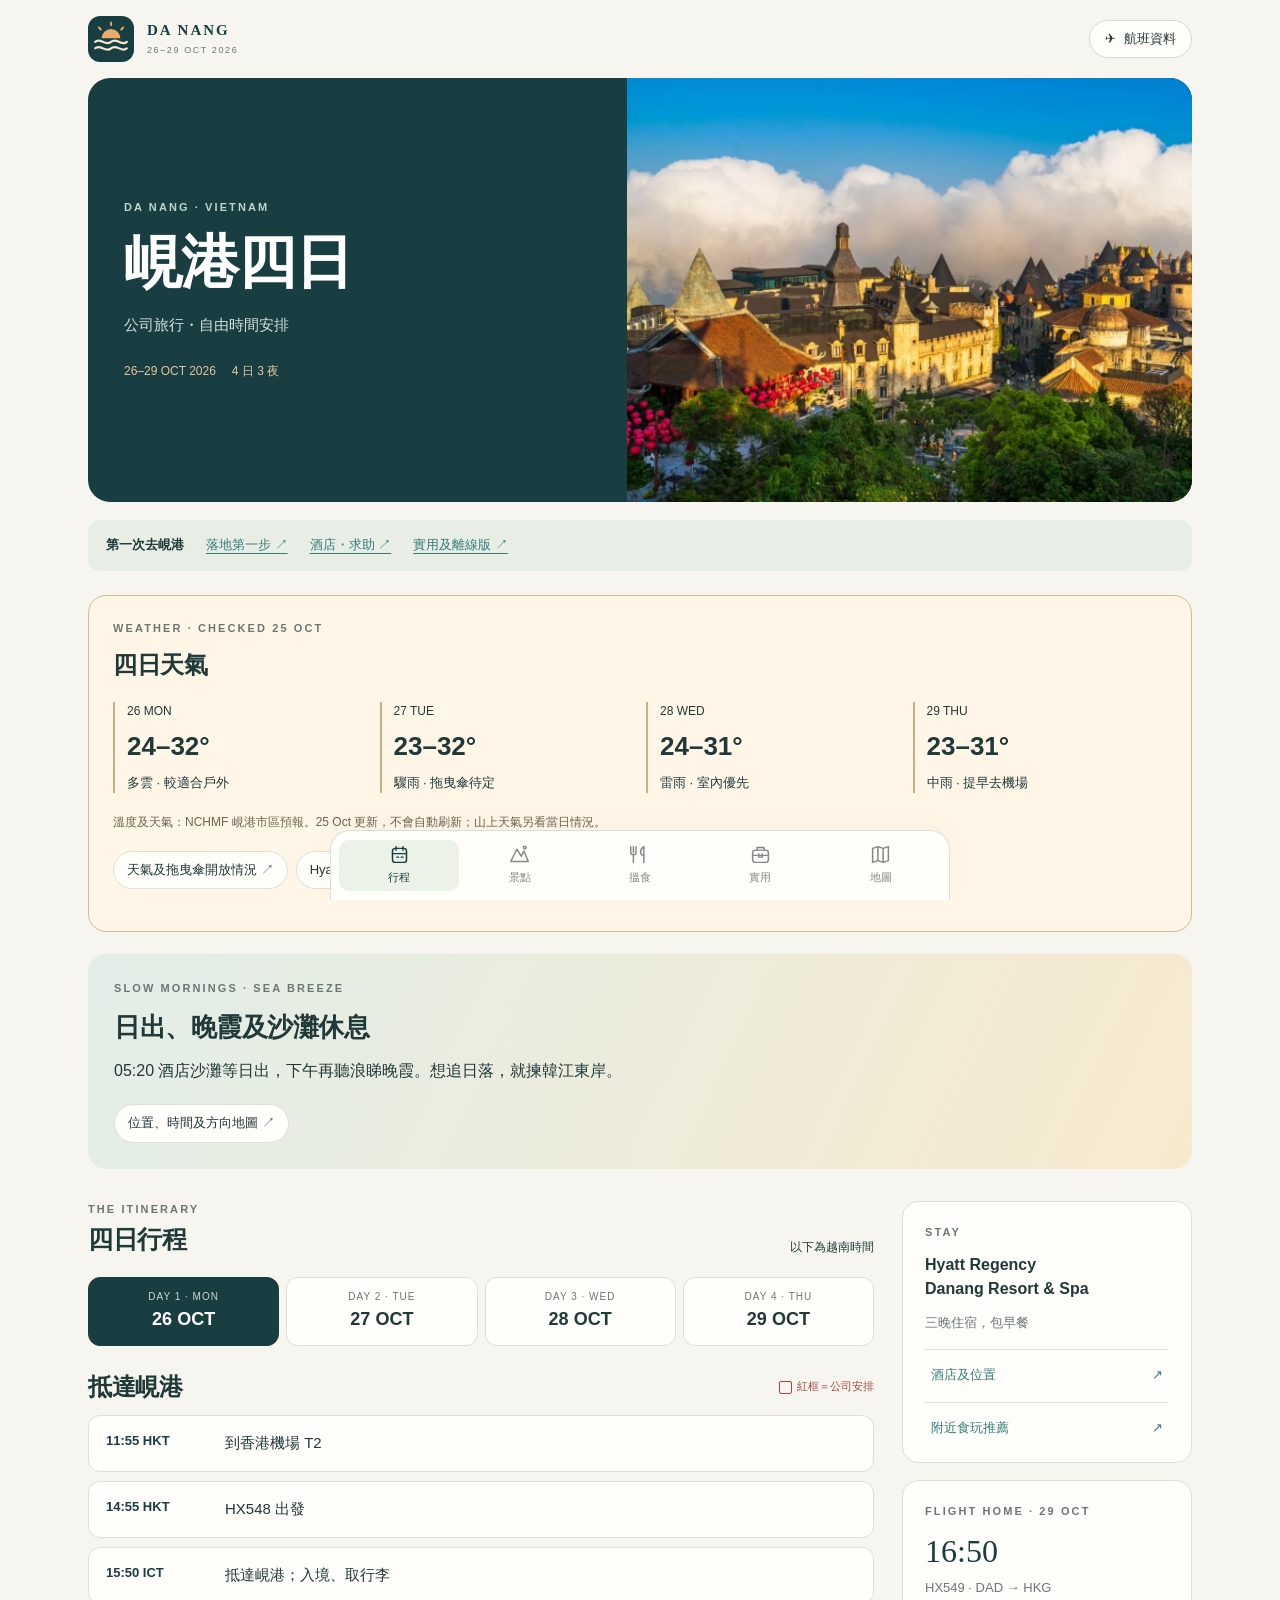
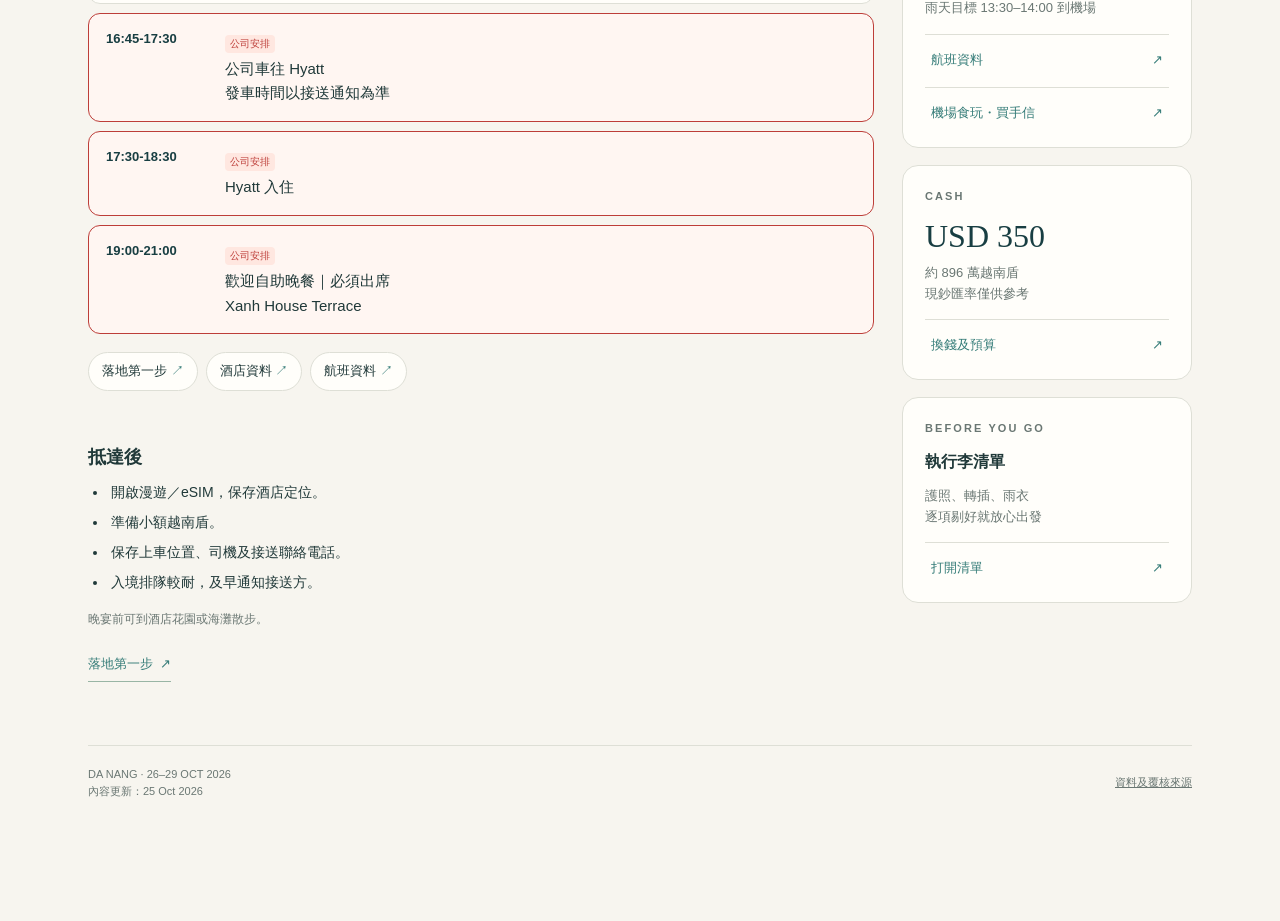
==== index.html @ 12dca233 "Simplify packing list and remove dated travel tasks" ====
<!doctype html><html lang="zh-HK"><head><meta charset="utf-8"><meta name="viewport" content="width=device-width,initial-scale=1,viewport-fit=cover"><meta name="theme-color" content="#183e42"><meta name="description" content="峴港四日旅行指南。公司行程、景點、美食、餐單及即時導航。"><meta name="robots" content="noindex,nofollow"><title>峴港四日｜旅行指南</title><link rel="icon" href="icon.svg" type="image/svg+xml"><link rel="stylesheet" href="style.css?v=packing-20261025"></head><body>
<header class="topbar"><a class="brand" href="#itinerary" aria-label="返回行程"><img class="brand-symbol" src="icon.svg" alt="海浪與日出"><span>DA NANG<small>26–29 OCT 2026</small></span></a><button class="flight-short" data-open="flights"><span>✈</span> 航班資料</button></header>
<main id="app"><div class="loading">正在載入旅行指南…</div></main>
<nav class="bottom-nav" aria-label="主選單"></nav>
<dialog id="detail"><div class="dialog-top"><span id="dialog-label">旅行指南</span><button class="close" aria-label="關閉">✕</button></div><div id="detail-content"></div></dialog>
<div class="toast" role="status" aria-live="polite"></div>
<script src="app.js?v=packing-simple-20261025" defer></script></body></html>
---- style.css ----
:root{--ink:#203939;--muted:#6a7773;--green:#183e42;--teal:#357c78;--paper:#f7f5ef;--white:#fffefa;--line:#dedfd6;--red:#bd3e39;--redbg:#fff6f2;--orange:#d68b55}*{box-sizing:border-box}html{scroll-behavior:smooth;scroll-padding-top:88px}body{margin:0;background:var(--paper);color:var(--ink);font-family:-apple-system,BlinkMacSystemFont,"PingFang HK","Noto Sans TC","Microsoft JhengHei",sans-serif;font-size:16px;line-height:1.6;-webkit-tap-highlight-color:transparent}button,a,input{font:inherit}button,a{touch-action:manipulation}button{cursor:pointer}a{color:var(--teal);text-decoration:none}button{border:0;background:none;color:inherit}button:focus-visible,a:focus-visible,input:focus-visible{outline:3px solid #e7a55c;outline-offset:4px}button:disabled{opacity:.5}h1,h2,h3,p{margin:0}h1{font-size:clamp(36px,6vw,58px);line-height:1.13;letter-spacing:-1px}h2{font-size:25px;line-height:1.35;letter-spacing:-.5px}h3{font-size:18px;line-height:1.5}small{font-size:12px}.topbar{height:78px;display:flex;align-items:center;justify-content:space-between;max-width:1160px;margin:auto;padding:0 28px}.brand{display:flex;gap:13px;align-items:center;color:var(--green);font-family:Georgia,serif;font-size:37px;font-weight:bold;line-height:1}.brand-dot{color:var(--orange);margin-left:-10px}.brand>span:last-child{font-family:inherit;font-size:15px;letter-spacing:2px}.brand small{display:block;font:9px -apple-system,sans-serif;letter-spacing:1.6px;margin-top:7px;color:var(--muted)}.flight-short{border:1px solid #d3dbd5;border-radius:24px;padding:8px 15px;font-size:13px;background:var(--white)}.flight-short span{margin-right:4px}.shell{max-width:1104px;margin:auto;padding:0 0 120px}.hero{display:grid;grid-template-columns:1fr 1.05fr;background:var(--green);color:#fff;border-radius:22px;overflow:hidden;min-height:320px}.hero-copy{padding:40px 36px;display:flex;flex-direction:column;justify-content:center}.eyebrow{text-transform:uppercase;font-size:11px;font-weight:650;letter-spacing:2.1px;color:var(--muted);margin-bottom:12px}.hero .eyebrow{color:#bdd4cb}.hero p{margin-top:18px;font-size:15px;color:#d5e0da}.hero img{width:100%;height:100%;object-fit:cover;min-height:320px}.trip-stamp{display:flex;gap:16px;margin-top:25px;font-size:12px;color:#e3c59d}.hero-heading{font-weight:650}.content-grid{display:grid;grid-template-columns:minmax(0,1fr) 290px;gap:28px;margin-top:32px}.section-head{display:flex;align-items:flex-end;justify-content:space-between;margin:0 0 20px}.section-head .eyebrow{margin-bottom:5px}.day-tabs{display:flex;gap:7px;margin:20px 0}.day-tab{flex:1;min-width:0;border:1px solid var(--line);background:var(--white);border-radius:12px;padding:11px 4px;transition:background .15s}.day-tab span{display:block;font-size:10px;letter-spacing:1px;color:var(--muted)}.day-tab strong{font-size:18px;font-weight:600}.day-tab.active{background:var(--green);border-color:var(--green);color:#fff}.day-tab.active span{color:#c8d8d2}.day-head{display:flex;justify-content:space-between;align-items:center;gap:12px;margin:25px 0 12px}.day-head h2{font-size:24px}.company-legend{font-size:11px;color:#a74640;white-space:nowrap;display:flex;align-items:center;gap:5px}.company-legend:before{content:"";display:inline-block;width:11px;height:11px;border:1.5px solid var(--red);border-radius:2px}.timeline{display:grid;gap:9px}.event{display:grid;grid-template-columns:105px 1fr;gap:14px;padding:15px 17px;border:1px solid var(--line);border-radius:12px;background:var(--white)}.event.company{border:1.5px solid var(--red);background:var(--redbg)}.event-time{font-size:13px;font-weight:650;color:var(--green);font-variant-numeric:tabular-nums}.event-body{font-size:15px;white-space:pre-line;line-height:1.65}.company-tag{font-size:10px;color:var(--red);background:#ffe7e0;border-radius:4px;display:inline-block;padding:1px 5px;margin-bottom:4px}.quick-buttons{display:flex;flex-wrap:wrap;gap:8px;margin:18px 0}.chip{background:var(--white);border:1px solid var(--line);border-radius:24px;padding:8px 13px;font-size:13px;text-align:left}.chip:after{content:" ↗";color:var(--teal)}.aside-card{border:1px solid var(--line);border-radius:16px;padding:22px;background:var(--white);margin-bottom:17px}.aside-card h3{margin-bottom:12px;font-size:16px}.aside-card .number{font:32px Georgia,serif;color:var(--green);line-height:1.2}.aside-card p{font-size:13px;color:var(--muted);margin-top:7px}.card-link{display:flex;justify-content:space-between;padding-top:15px;margin-top:15px;border-top:1px solid var(--line);font-size:13px;color:var(--teal);width:100%;text-align:left}.hint{font-size:13px;color:var(--muted);margin:13px 0}.notes-panel{padding:20px 0}.notes-panel h3{margin:15px 0 10px}.notes-panel ul{font-size:14px}.bottom-nav{position:fixed;z-index:20;bottom:0;left:50%;transform:translateX(-50%);width:min(620px,100%);display:grid;grid-template-columns:repeat(5,1fr);background:rgba(255,254,250,.97);backdrop-filter:blur(18px);border:1px solid #dbdfd4;border-bottom:0;box-shadow:0 -4px 24px #183e4208;border-radius:20px 20px 0 0;padding:9px 8px calc(9px + env(safe-area-inset-bottom))}.nav-button{display:flex;flex-direction:column;align-items:center;gap:4px;color:#7f8b85;font-size:11px;border-radius:10px;padding:4px}.nav-button.active{color:var(--green);background:#edf2e9}.nav-button svg{width:21px;height:21px;fill:none;stroke:currentColor;stroke-width:1.7;stroke-linecap:round;stroke-linejoin:round}.page-intro{padding:30px 0 28px;border-bottom:1px solid var(--line);margin-bottom:25px}.page-intro h1{font-size:38px}.page-intro p{color:var(--muted);font-size:14px;margin-top:12px}.cards{display:grid;grid-template-columns:repeat(3,minmax(0,1fr));gap:18px}.feature-card{display:flex;flex-direction:column;text-align:left;background:var(--white);border:1px solid var(--line);border-radius:16px;overflow:hidden;min-height:220px;transition:transform .15s,box-shadow .15s}.feature-card:hover{transform:translateY(-3px);box-shadow:0 10px 28px #183e420a}.feature-card img{width:100%;height:155px;object-fit:cover}.feature-content{padding:22px;flex:1}.feature-card .eyebrow{font-size:10px;color:var(--teal);margin-bottom:8px}.feature-card h3{font-size:20px}.feature-card p{color:var(--muted);font-size:13px;margin-top:10px}.feature-card .arrow{margin:0 22px 18px;color:var(--teal);font-size:13px}.section-title{margin:32px 0 16px;display:flex;justify-content:space-between;align-items:center}.section-title small{color:var(--muted)}.food-list{display:grid;grid-template-columns:1fr 1fr;gap:16px}.food-card{background:var(--white);border:1px solid var(--line);border-radius:16px;padding:24px}.food-card .category{display:inline-block;padding:3px 9px;border-radius:7px;background:#eaf0e8;font-size:11px;color:var(--teal);margin-bottom:12px}.food-card h3{font-size:21px;line-height:1.4}.food-card ul{font-size:14px;margin:16px 0}.food-card .links{margin-top:15px}.ext-link{display:inline-flex;align-items:center;gap:7px;color:var(--teal);font-size:13px;border-bottom:1px solid #99b5a5;padding:4px 0;margin:3px 17px 8px 0;min-height:34px}.ext-link:after{content:"↗"}.notice{border-left:3px solid #b69c73;padding:10px 15px;font-size:13px;color:var(--muted);background:#eee9db66;border-radius:0 9px 9px 0;margin:18px 0}.route-choices{display:flex;gap:7px;margin:14px 0}.route-choices button{border:1px solid var(--line);border-radius:9px;font-size:13px;padding:8px 13px;background:white}.route-choices .selected{background:var(--green);color:white;border-color:var(--green)}.route-description{font-size:13px;color:var(--muted);margin:10px 0 20px}.banner{background:#eaf1eb;border-radius:12px;padding:16px 18px;white-space:pre-line;margin:18px 0;font-size:14px}.company-box{border:1.5px solid var(--red);background:var(--redbg);border-radius:12px;padding:16px 18px;margin:18px 0}.company-box h3{font-size:15px;color:#943f38;margin:0 0 9px}.company-box ul{margin:0;font-size:14px}.map-panel{background:var(--white);border:1px solid var(--line);border-radius:18px;overflow:hidden}.map-panel img{width:100%;display:block}.map-tools{padding:18px 22px}.map-grid{display:grid;grid-template-columns:repeat(2,1fr);gap:8px}.map-link{display:flex;justify-content:space-between;align-items:center;min-height:54px;border:1px solid var(--line);border-radius:10px;background:var(--white);padding:13px 15px;font-size:14px}.map-link span{color:var(--teal)}.practical-grid{display:grid;grid-template-columns:1fr 1fr;gap:20px}.utility{background:var(--white);border:1px solid var(--line);border-radius:16px;padding:24px}.utility h2{font-size:23px;margin-bottom:14px}.utility h3{margin:22px 0 10px}.utility label{font-size:13px;color:var(--muted)}input[type=number]{width:100%;padding:12px 13px;margin:8px 0 14px;background:var(--paper);border:1px solid var(--line);border-radius:10px;color:var(--ink)}.converted{font-size:30px;font-weight:600;font-variant-numeric:tabular-nums}.checklist label{display:flex;align-items:flex-start;gap:12px;color:var(--ink);font-size:15px;padding:12px 0;border-bottom:1px solid #e8e9e1;cursor:pointer}.checklist input{accent-color:var(--teal);width:19px;height:19px;flex-shrink:0;margin-top:3px}.checklist input:checked+span{text-decoration:line-through;color:var(--muted)}.check-count{font-size:12px;color:var(--teal);margin-bottom:10px}.reset{font-size:12px;color:var(--muted);text-decoration:underline;margin-top:15px;padding:5px 0}.footer{margin:35px 0 0;padding-top:20px;border-top:1px solid var(--line);font-size:11px;color:var(--muted);display:flex;justify-content:space-between;gap:15px}.footer button{padding:0;font-size:11px;text-decoration:underline}dialog{width:min(760px,calc(100% - 32px));max-height:90dvh;border:0;border-radius:22px;padding:0;color:var(--ink);background:var(--white);box-shadow:0 20px 100px #142e4340}dialog::backdrop{background:#18343b88;backdrop-filter:blur(4px)}.dialog-top{position:sticky;top:0;z-index:1;display:flex;justify-content:space-between;align-items:center;padding:14px 24px;background:var(--white);border-bottom:1px solid var(--line);font-size:12px;color:var(--muted)}.close{width:36px;height:36px;background:#edf0e9;border-radius:50%;font-size:17px}#detail-content{padding:24px 30px 35px}#detail-content h2{font-size:28px;margin-bottom:8px}.detail-sub{font-size:13px;color:var(--muted);margin-bottom:24px}#detail-content h3{margin:25px 0 10px;color:var(--teal);font-size:17px}ul{padding-left:20px;margin:8px 0 16px}li{padding-left:3px;margin:7px 0;line-height:1.65}.detail-note{font-size:12px;color:var(--muted);margin:15px 0}.general-table{width:100%;border-collapse:collapse;font-size:14px;margin:17px 0;table-layout:fixed}.general-table td,.general-table th{text-align:left;vertical-align:top;padding:11px 10px;border-bottom:1px solid var(--line);overflow-wrap:anywhere;white-space:pre-line}.general-table th{background:#edf1e8;font-weight:500}.general-table.company{outline:1.5px solid var(--red);outline-offset:-1px}.general-table tr.company-row{outline:1.5px solid var(--red);outline-offset:-1px;background:var(--redbg)}.general-table .company-cell{outline:1.5px solid var(--red);outline-offset:-1px}.meal-grid{display:grid;grid-template-columns:1fr 1fr;gap:12px}.meal-person{border:1.5px solid var(--red);background:var(--redbg);border-radius:12px;padding:18px}.meal-person h4{margin:0 0 15px;font-size:16px}.meal-course{font-size:14px;border-top:1px solid #eadbd3;padding:12px 0;white-space:pre-line}.meal-course small{display:block;color:var(--muted);margin-bottom:6px}.loading{padding:100px 20px;text-align:center}.toast{position:fixed;left:50%;bottom:110px;transform:translate(-50%,15px);padding:10px 18px;background:var(--green);color:white;border-radius:20px;font-size:13px;opacity:0;pointer-events:none;transition:.2s;z-index:40}.toast.show{opacity:1;transform:translate(-50%,0)}
@media(max-width:1160px){.shell{padding-left:28px;padding-right:28px}}@media(max-width:800px){.content-grid{grid-template-columns:1fr;gap:18px}.side{display:grid;grid-template-columns:1fr 1fr;gap:14px}.side .aside-card{margin:0}.cards{grid-template-columns:1fr 1fr}.practical-grid{grid-template-columns:1fr}.hero-copy{padding:30px 26px}.hero{min-height:280px}.hero img{min-height:280px}}@media(max-width:540px){body{font-size:16px}.topbar{height:68px;padding:0 20px}.brand{font-size:31px;gap:10px}.brand>span:last-child{font-size:12px;letter-spacing:1.8px}.brand small{font-size:8px}.flight-short{font-size:12px;padding:7px 12px}.shell{padding:0 18px 112px}.hero{display:flex;flex-direction:column-reverse;border-radius:17px;min-height:0}.hero img{height:166px;min-height:0;object-position:50% 55%}.hero-copy{padding:22px 24px 25px}.hero h1{font-size:38px;line-height:1.1}.hero p{font-size:13px;margin-top:10px}.hero .eyebrow{font-size:10px;margin-bottom:9px}.trip-stamp{margin-top:14px;font-size:11px;gap:14px}.content-grid{margin-top:25px}.section-head{margin-bottom:14px}.section-head h2{font-size:23px}.day-tabs{margin:15px 0;gap:6px}.day-tab{padding:8px 2px}.day-tab strong{font-size:17px}.day-head{margin-top:22px}.day-head h2{font-size:22px}.company-legend{font-size:10px}.event{grid-template-columns:82px 1fr;gap:9px;padding:13px 12px}.event-time{font-size:12px;line-height:1.6}.event-body{font-size:14px}.side{grid-template-columns:1fr 1fr;gap:10px}.aside-card{padding:16px}.aside-card h3{font-size:14px}.aside-card .number{font-size:26px}.aside-card p{font-size:12px}.page-intro{padding:22px 2px}.page-intro h1{font-size:33px}.page-intro p{font-size:13px}.cards{grid-template-columns:1fr;gap:13px}.feature-card{min-height:0}.feature-card img{height:165px}.feature-content{padding:20px}.feature-card .arrow{margin-left:20px}.food-list{grid-template-columns:1fr}.food-card{padding:21px}.food-card h3{font-size:20px}.map-grid{grid-template-columns:1fr}.utility{padding:21px}.bottom-nav{border-radius:17px 17px 0 0}.meal-grid{grid-template-columns:1fr}.general-table{font-size:12px}.general-table td,.general-table th{padding:9px 6px}dialog{width:100%;max-width:100%;margin:auto 0 0;border-radius:22px 22px 0 0;max-height:94dvh}#detail-content{padding:22px 22px 35px}#detail-content h2{font-size:25px}#detail-content ul{font-size:15px}.dialog-top{padding:12px 20px}.footer{font-size:10px}.quick-buttons{gap:6px}.chip{font-size:12px;padding:8px 12px}.route-choices{flex-wrap:wrap}.notice{font-size:12px}}@media(prefers-reduced-motion:reduce){*{scroll-behavior:auto!important;transition:none!important}}

/* Expanded travel guide */
.story-intro{font-size:16px;line-height:1.9;color:var(--ink);margin:16px 0 22px;white-space:pre-line}.travel-photo{margin:0;overflow:hidden;background:#e7ebe3}.travel-photo img{display:block;width:100%;height:280px;object-fit:cover}.travel-photo figcaption{font-size:11px;line-height:1.55;padding:10px 15px;color:#53665e;background:#f0f0e7}.travel-photo figcaption span{display:block;font-size:10px;color:#728078;margin-top:3px}.travel-photo figcaption a{color:inherit;text-decoration:underline}.compact img{height:200px}.feature-card{padding:0}.feature-card .travel-photo{width:100%}.card-open{display:block;width:100%;text-align:left}.read-more{display:block;color:var(--teal);font-size:13px;margin-top:18px}.food-card{padding:0;overflow:hidden}.food-body{padding:24px}.food-card .story-intro{font-size:15px}.option-grid,.essentials-grid{display:grid;grid-template-columns:1fr 1fr;gap:12px;margin:16px 0 22px}.essentials-grid{grid-template-columns:repeat(3,1fr)}.option-card{padding:20px;text-align:left;background:var(--white);border:1px solid var(--line);border-radius:14px}.option-card p{font-size:14px;color:var(--muted);margin-top:8px}.option-label{font-size:11px;color:#806940;display:block;margin-bottom:10px}.fixed-time{border-left:4px solid var(--teal);padding:16px 20px;background:#eaf1eb;border-radius:0 12px 12px 0;margin-top:22px}.fixed-time p{font-size:14px;margin-top:10px}.quick-start{display:flex;gap:10px;align-items:center;flex-wrap:wrap;margin:18px 0;padding:14px 18px;border-radius:12px;background:#e8eee5;font-size:13px}.quick-start span{font-weight:600;margin-right:6px}.quick-start button{font-size:13px;text-decoration:underline;text-underline-offset:4px;color:var(--teal)}.offline-panel{background:var(--green);color:#fff;padding:28px;border-radius:18px;margin:24px 0}.offline-panel .eyebrow{color:#c6d7ca}.offline-panel p{font-size:14px;margin-top:12px;max-width:760px}.offline-panel .detail-note{color:#c6d7ca;font-size:12px}.download-button{display:inline-block;background:#f2d7ac;color:#233d38;padding:13px 20px;border-radius:24px;margin:20px 15px 0 0;font-size:14px;font-weight:600}.offline-panel a{color:#d6e8df}.photo-source{font-size:12px;margin:10px 0}#detail-content .travel-photo{border-radius:12px;margin-bottom:24px}#detail-content .travel-photo img{height:auto;max-height:390px;object-fit:contain}.food-list{align-items:start}#download-status{font-size:12px}.food-card .travel-photo img{height:240px}
@media(max-width:650px){.option-grid,.essentials-grid{grid-template-columns:1fr}.offline-panel{padding:22px}.food-body{padding:21px}.travel-photo img,.food-card .travel-photo img{height:220px}.compact img{height:210px}.quick-start{gap:13px}.quick-start span{flex-basis:100%}.story-intro{font-size:15px}.option-card{padding:18px}.feature-card .travel-photo img{height:210px}}

/* One-tap place links stay outside the detail-opening card button. */
.place-maps{padding:0 24px 22px;display:flex;gap:8px;flex-wrap:wrap}#detail-content>.place-maps{padding:0 0 16px}.map-cta{display:inline-flex;align-items:center;justify-content:center;min-height:44px;padding:10px 14px;border-radius:10px;background:#dcece5;border:1px solid #a9c8b9;color:#174b42;font-size:14px;font-weight:650;text-decoration:none;line-height:1.5;overflow-wrap:anywhere}.map-cta:hover{background:#cde3d8}.map-cta:focus-visible{outline:3px solid #b35d3d;outline-offset:3px}.map-group-title{grid-column:1/-1;margin:24px 0 0}.food-body .links{display:flex;flex-wrap:wrap;gap:10px}.food-body .links .map-cta{flex-basis:100%}

.recommend-panel{background:#edf2e5;border:2px solid #718655;border-radius:18px;padding:24px;margin:18px 0 26px}.recommend-tag{display:inline-block;font-size:12px;font-weight:750;letter-spacing:.04em;color:#3e542b;background:#dce6ce;border-radius:7px;padding:6px 10px}.recommend-panel h3{font-size:24px;line-height:1.4;margin:16px 0 10px}.recommend-panel p{line-height:1.8}.recommend-backup{border-top:1px solid #ced9bf;padding-top:14px;font-size:14px;line-height:1.8}.recommend-button{min-height:46px;border:0;background:#405a3c;color:white;padding:12px 16px;border-radius:10px;font:inherit;font-weight:650;text-align:left;cursor:pointer}.recommended-option{border:2px solid #718655!important;background:#edf2e5!important}.recommended-option .option-label{color:#405a3c;font-weight:750}@media(max-width:600px){.recommend-panel{padding:18px}.recommend-panel h3{font-size:22px}.recommend-button{width:100%}}

.weather-summary{margin-top:24px;background:#fff6e8;border:1px solid #d8ba86;border-radius:18px;padding:24px}.weather-summary h2{font-size:24px}.weather-days{display:grid;grid-template-columns:repeat(4,1fr);gap:12px;margin:20px 0}.weather-days>div{border-left:2px solid #cbb17f;padding-left:12px}.weather-days small,.weather-days strong,.weather-days span{display:block}.weather-days strong{font-size:26px;margin:5px 0}.weather-days span{font-size:13px}.weather-summary>p{font-size:12px;color:#6f634f}.conditional{background:#fff2d8;border:1px solid #cfaa64;border-radius:10px;padding:14px;margin-top:15px;color:#715425}.nearby-callout{padding:24px;background:#eaf0e5;border-radius:18px;margin-bottom:24px}.nearby-callout p{margin:12px 0;font-size:14px}@media(max-width:540px){.weather-summary{padding:18px}.weather-days{grid-template-columns:repeat(2,1fr);gap:20px 12px}.weather-days strong{font-size:24px}}

.brand-symbol{width:46px;height:46px;display:block;flex:none}.beach-callout{padding:26px;border-radius:18px;background:linear-gradient(115deg,#e2eee8,#f7e9ce);margin-top:22px}.beach-callout h2{font-size:26px}.beach-callout p{margin:12px 0 18px;line-height:1.8}.sun-map-frame{width:100%;height:680px;border:1px solid #ccd7d0;border-radius:14px;background:#f7f5ef;display:block}.sun-map-panel{margin-bottom:30px}@media(max-width:540px){.brand-symbol{width:40px;height:40px}.beach-callout{padding:20px}.beach-callout h2{font-size:24px}.sun-map-frame{height:740px}}

.packing-callout{background:#e8eee5;padding:24px;border-radius:16px;margin:24px 0}.packing-callout p{margin:12px 0}.packing-progress{background:#e8eee5;padding:12px 16px;border-radius:10px;font-weight:600}.packing-group{border:1px solid var(--line);border-radius:12px;margin:14px 0;overflow:hidden}.packing-group summary{cursor:pointer;padding:16px;background:#f0f2e9;font-weight:650;line-height:1.6}.packing-group summary small{display:block;margin-left:20px;color:var(--muted);font-weight:400}.packing-group>div{padding:0 14px}.packing-item{display:flex;gap:12px;align-items:flex-start;padding:14px 0;border-bottom:1px solid var(--line);font-size:15px;line-height:1.75;cursor:pointer}.packing-item:last-child{border-bottom:0}.packing-item input{width:21px;height:21px;flex:0 0 21px;margin-top:3px;accent-color:var(--teal)}.packing-item input:checked+span{color:#6a7773;text-decoration:line-through}.packing-group summary:focus-visible{outline:3px solid #e7a55c;outline-offset:-3px}
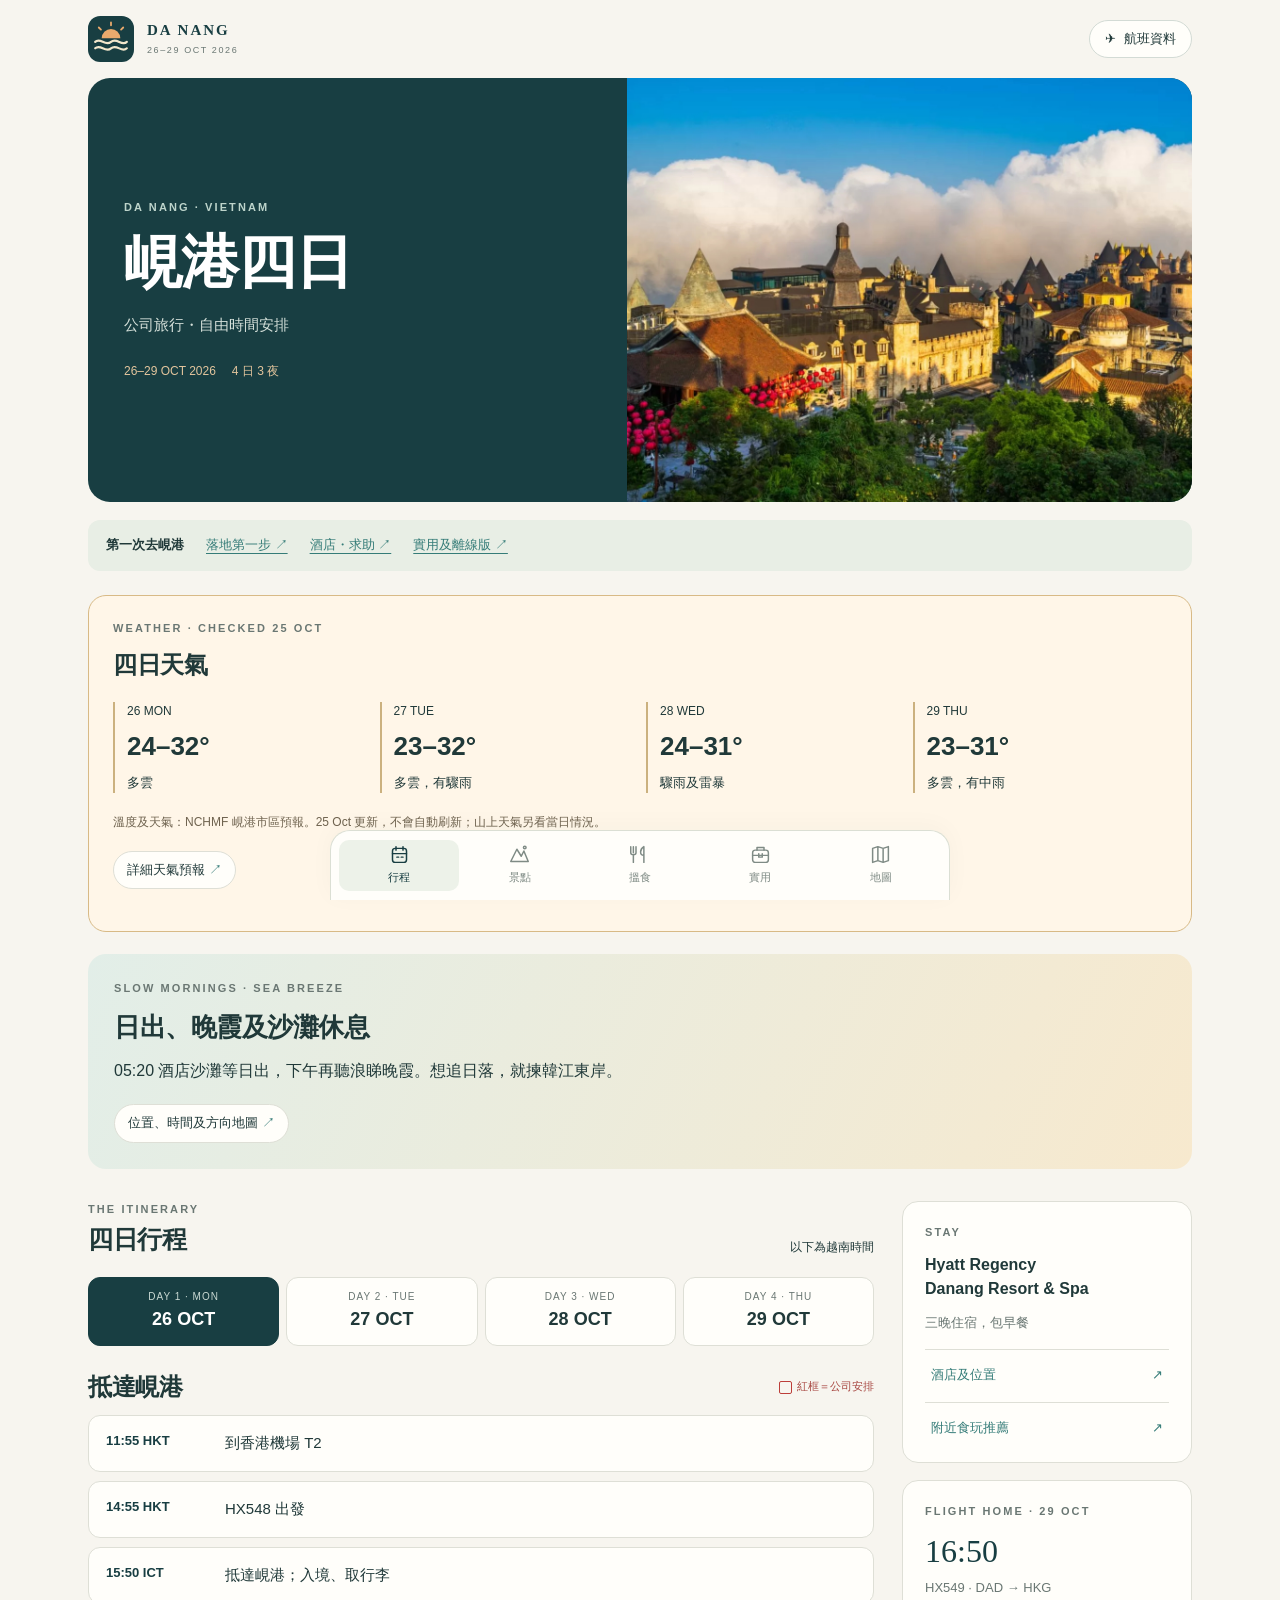
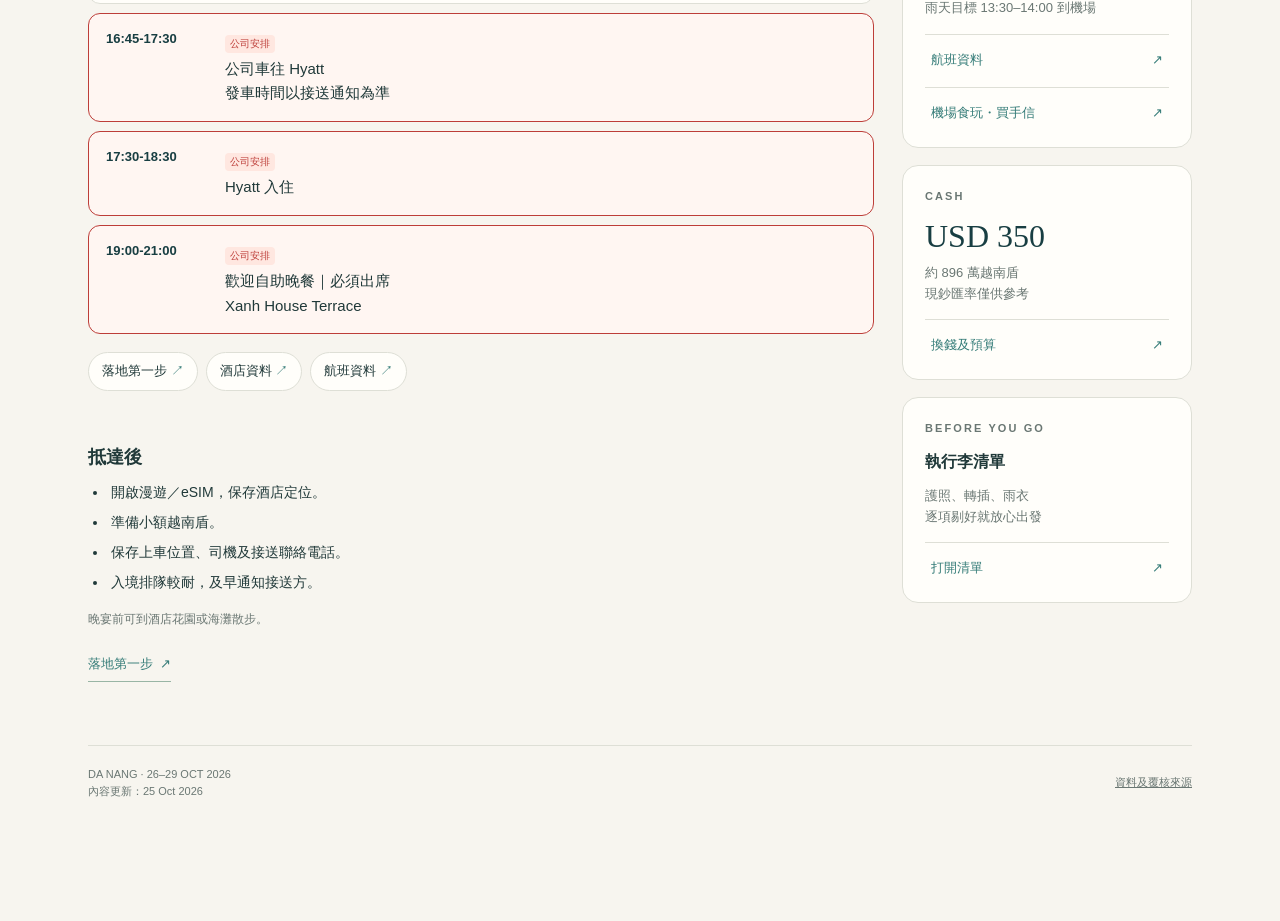
==== commit 5ceaf829: "Keep weather information separate from activities" ====
--- a/index.html
+++ b/index.html
@@ -4,4 +4,4 @@
 <nav class="bottom-nav" aria-label="主選單"></nav>
 <dialog id="detail"><div class="dialog-top"><span id="dialog-label">旅行指南</span><button class="close" aria-label="關閉">✕</button></div><div id="detail-content"></div></dialog>
 <div class="toast" role="status" aria-live="polite"></div>
-<script src="app.js?v=packing-simple-20261025" defer></script></body></html>
+<script src="app.js?v=weather-only-20261025" defer></script></body></html>
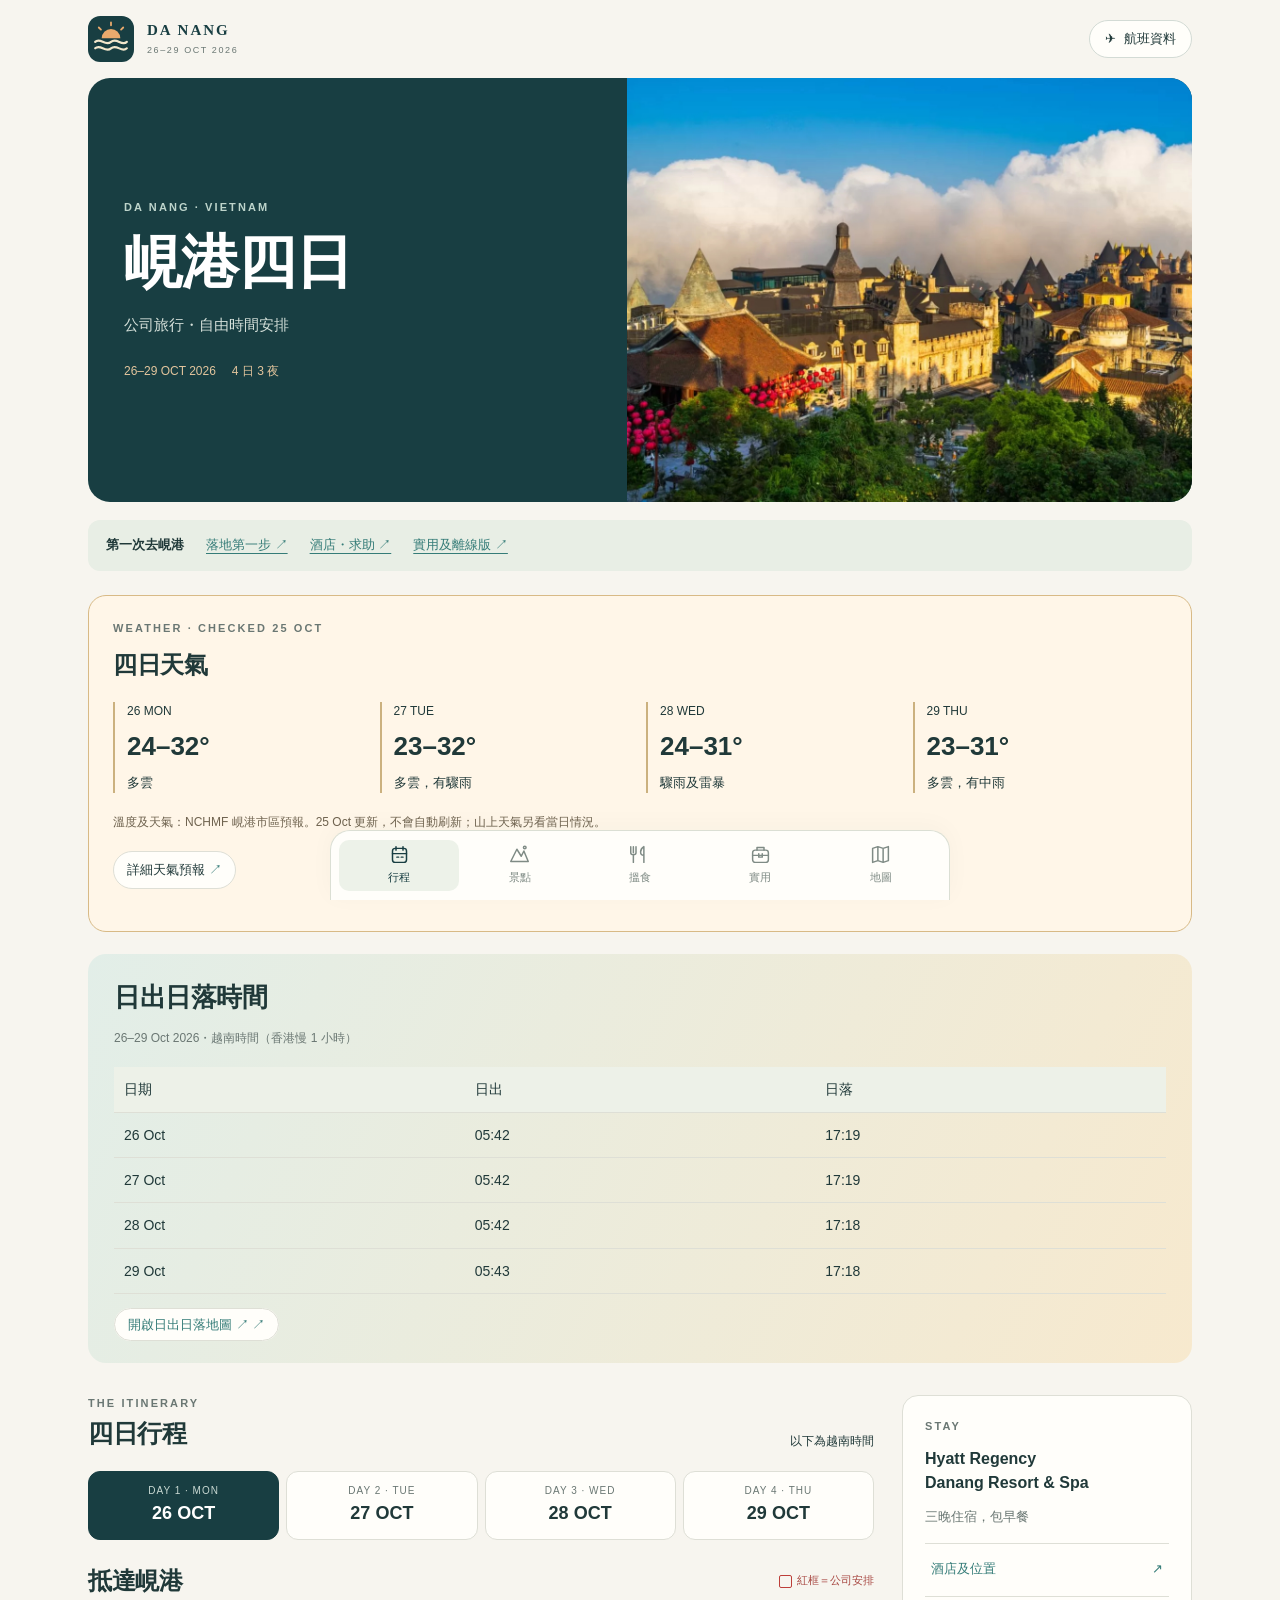
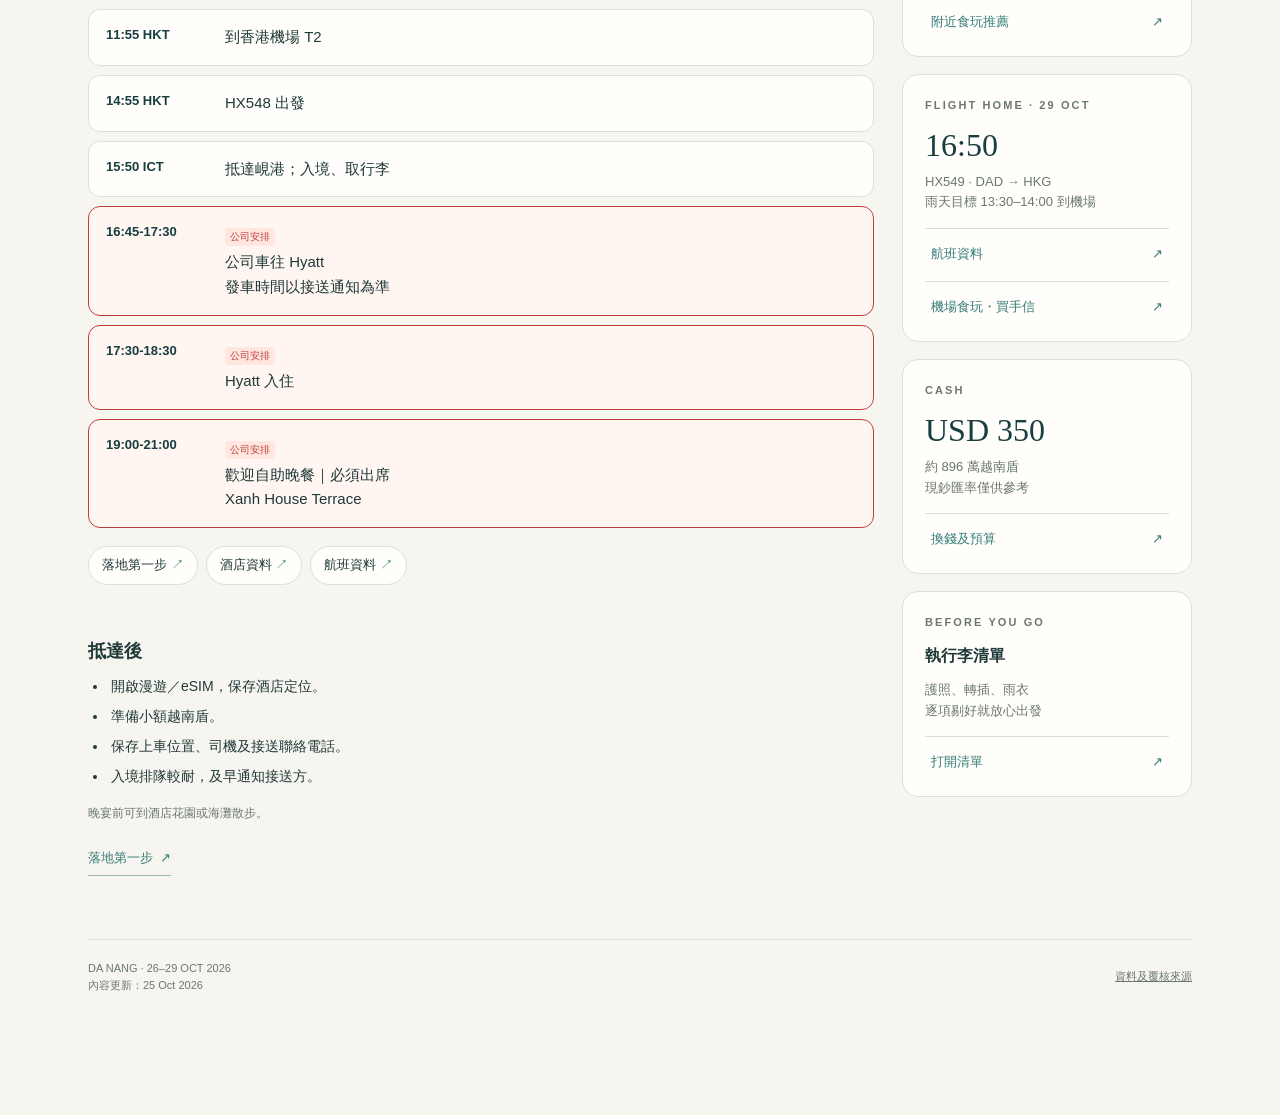
==== commit 4ffa8be2: "Simplify sunrise and sunset to times and map" ====
--- a/index.html
+++ b/index.html
@@ -4,4 +4,4 @@
 <nav class="bottom-nav" aria-label="主選單"></nav>
 <dialog id="detail"><div class="dialog-top"><span id="dialog-label">旅行指南</span><button class="close" aria-label="關閉">✕</button></div><div id="detail-content"></div></dialog>
 <div class="toast" role="status" aria-live="polite"></div>
-<script src="app.js?v=weather-only-20261025" defer></script></body></html>
+<script src="app.js?v=sun-times-only-20261025" defer></script></body></html>
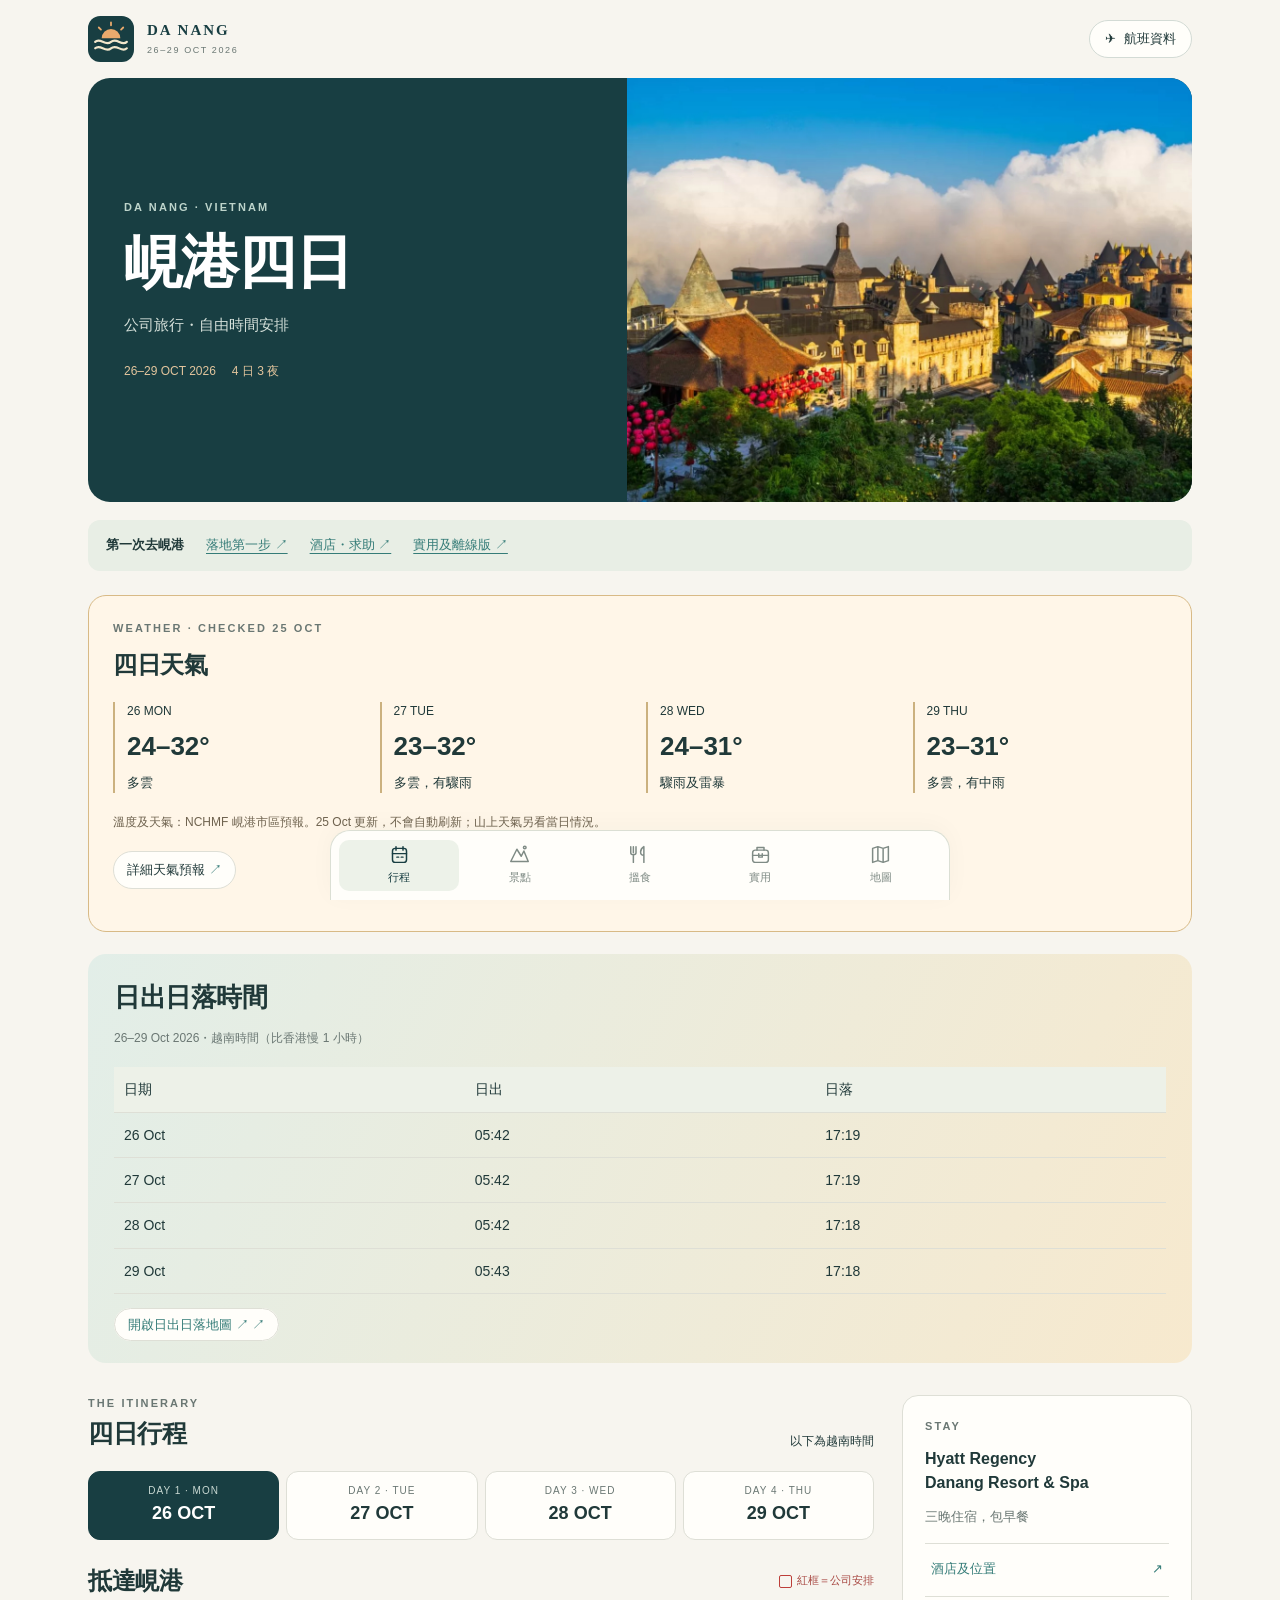
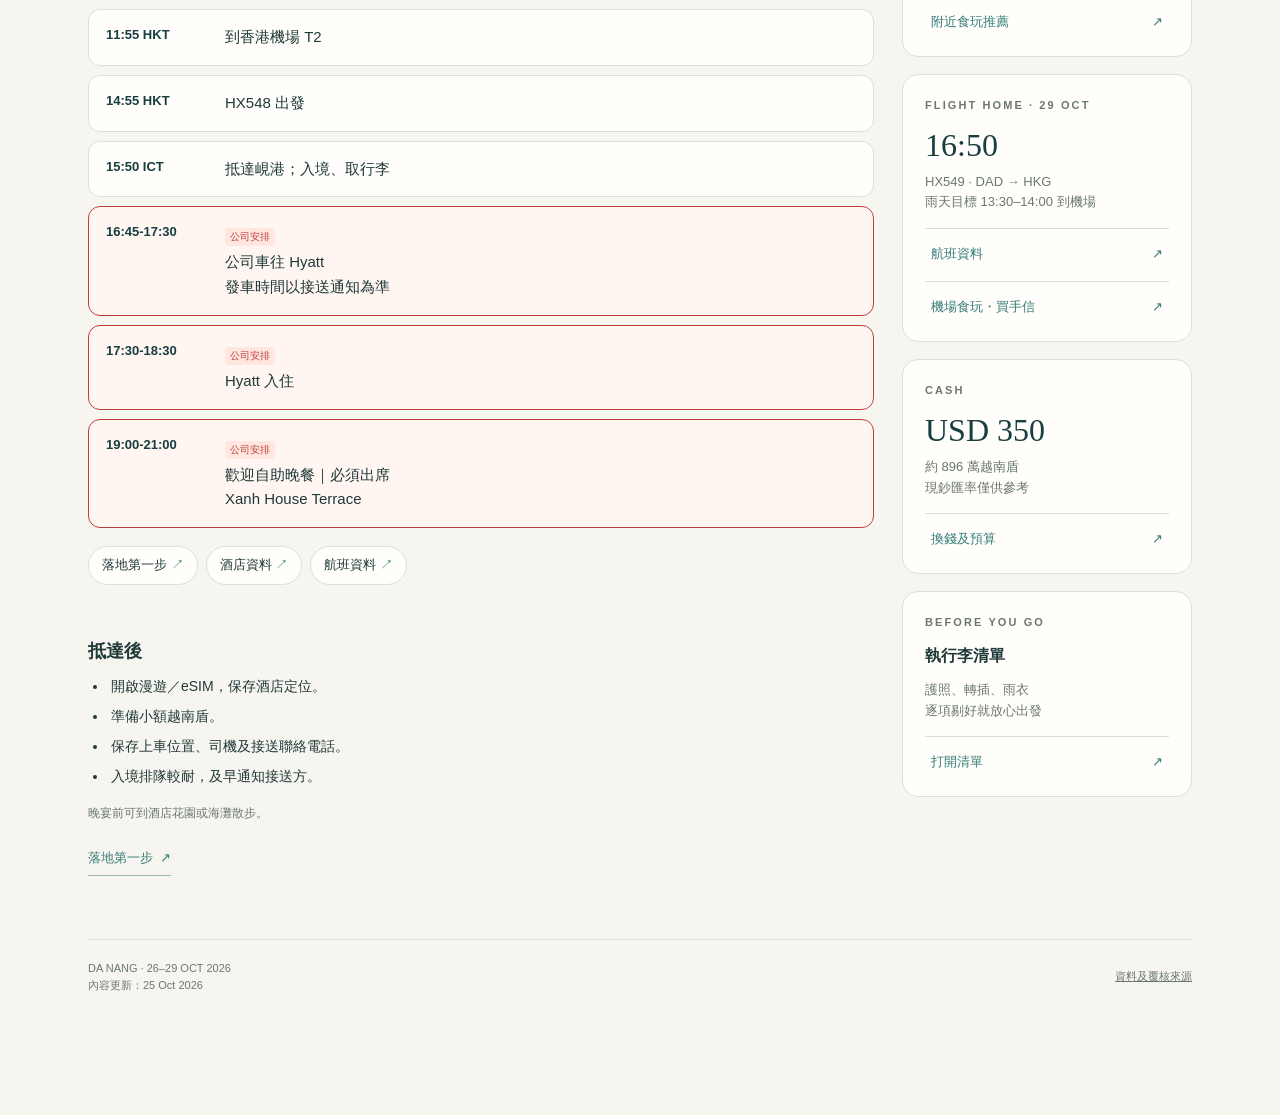
==== commit 42c9cbeb: "Clarify Vietnam time is one hour behind Hong Kong" ====
--- a/index.html
+++ b/index.html
@@ -4,4 +4,4 @@
 <nav class="bottom-nav" aria-label="主選單"></nav>
 <dialog id="detail"><div class="dialog-top"><span id="dialog-label">旅行指南</span><button class="close" aria-label="關閉">✕</button></div><div id="detail-content"></div></dialog>
 <div class="toast" role="status" aria-live="polite"></div>
-<script src="app.js?v=sun-times-only-20261025" defer></script></body></html>
+<script src="app.js?v=sun-times-only-v2-20261025" defer></script></body></html>
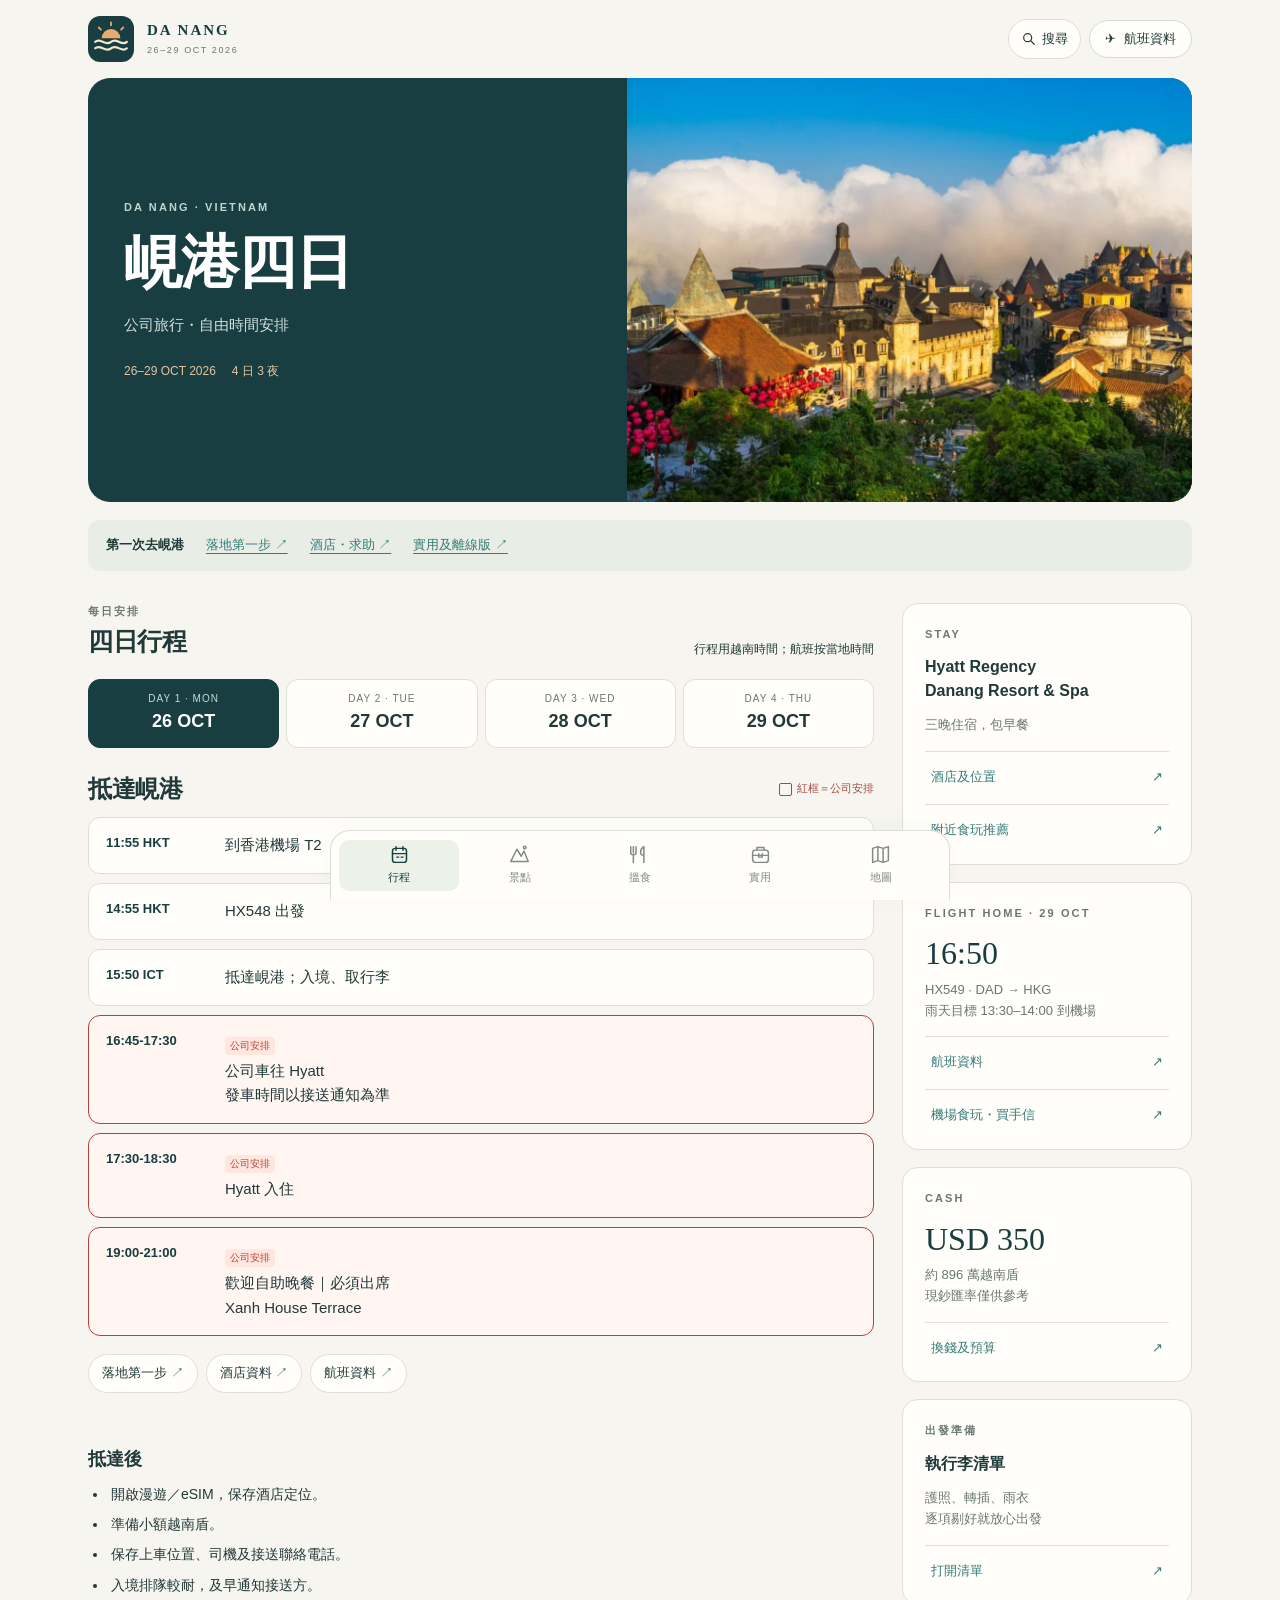
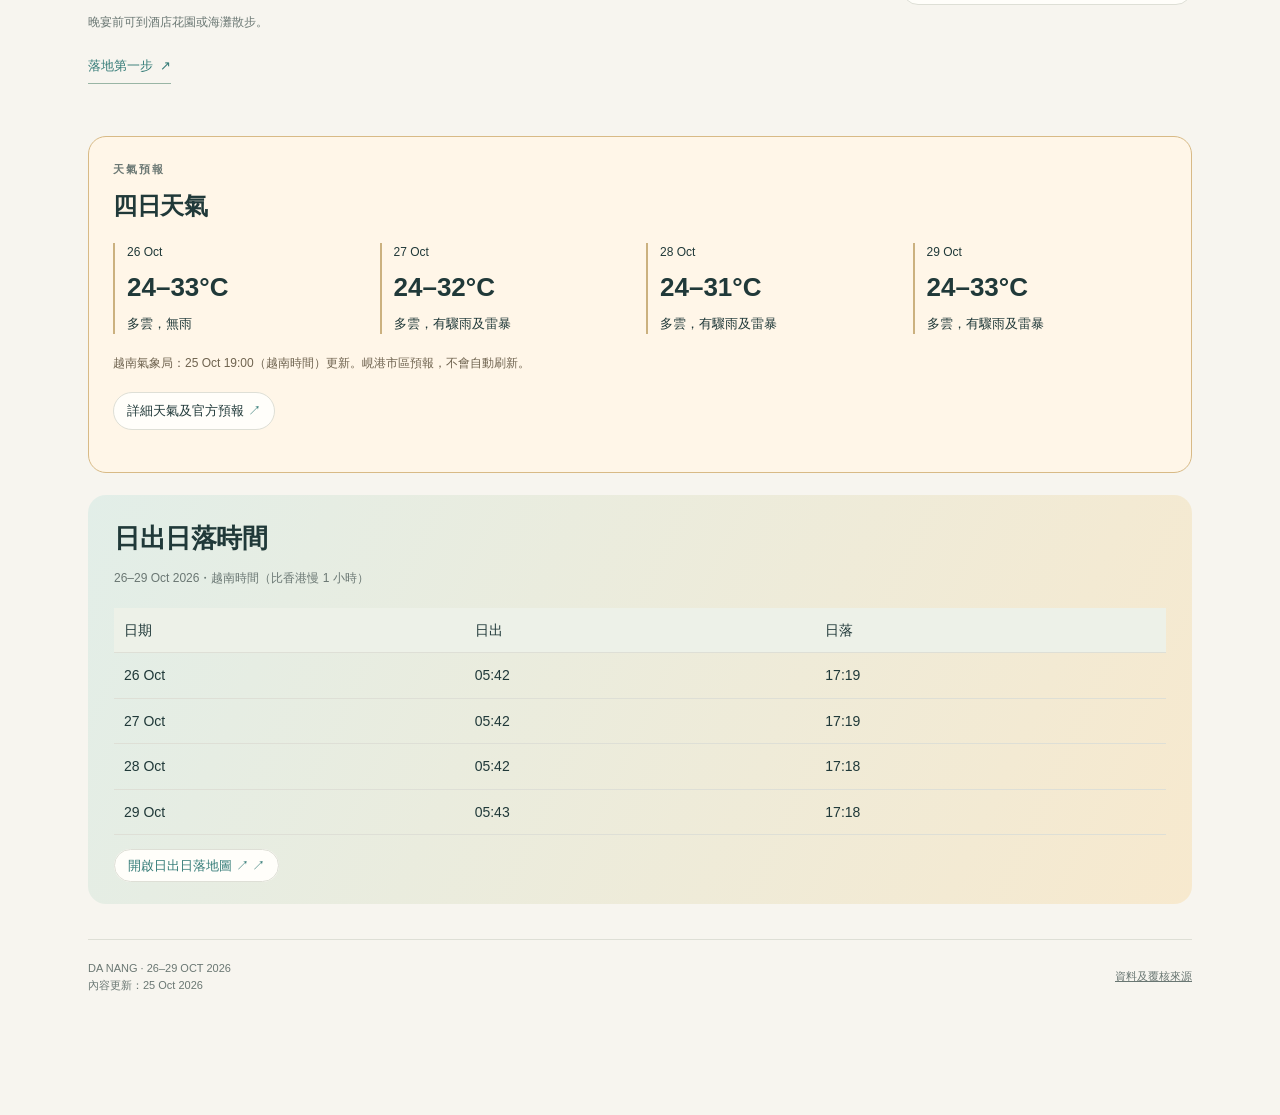
==== commit fc20c5eb: "Review travel facts and simplify guide navigation" ====
--- a/index.html
+++ b/index.html
@@ -1,7 +1,7 @@
-<!doctype html><html lang="zh-HK"><head><meta charset="utf-8"><meta name="viewport" content="width=device-width,initial-scale=1,viewport-fit=cover"><meta name="theme-color" content="#183e42"><meta name="description" content="峴港四日旅行指南。公司行程、景點、美食、餐單及即時導航。"><meta name="robots" content="noindex,nofollow"><title>峴港四日｜旅行指南</title><link rel="icon" href="icon.svg" type="image/svg+xml"><link rel="stylesheet" href="style.css?v=packing-20261025"></head><body>
-<header class="topbar"><a class="brand" href="#itinerary" aria-label="返回行程"><img class="brand-symbol" src="icon.svg" alt="海浪與日出"><span>DA NANG<small>26–29 OCT 2026</small></span></a><button class="flight-short" data-open="flights"><span>✈</span> 航班資料</button></header>
+<!doctype html><html lang="zh-HK"><head><meta charset="utf-8"><meta name="viewport" content="width=device-width,initial-scale=1,viewport-fit=cover"><meta name="theme-color" content="#183e42"><meta name="description" content="峴港四日旅行指南。公司行程、景點、美食、餐單及即時導航。"><meta name="robots" content="noindex,nofollow"><title>峴港四日｜旅行指南</title><link rel="icon" href="icon.svg" type="image/svg+xml"><link rel="stylesheet" href="style.css?v=review-20261025"></head><body>
+<header class="topbar"><a class="brand" href="#itinerary" aria-label="返回行程"><img class="brand-symbol" src="icon.svg" alt="海浪與日出"><span>DA NANG<small>26–29 OCT 2026</small></span></a><div class="top-actions"><button class="search-short" data-open="search"><svg viewBox="0 0 24 24" aria-hidden="true"><circle cx="10" cy="10" r="6"/><path d="m15 15 5 5"/></svg><span>搜尋</span></button><button class="flight-short" data-open="flights"><span>✈</span> 航班資料</button></div></header>
 <main id="app"><div class="loading">正在載入旅行指南…</div></main>
 <nav class="bottom-nav" aria-label="主選單"></nav>
-<dialog id="detail"><div class="dialog-top"><span id="dialog-label">旅行指南</span><button class="close" aria-label="關閉">✕</button></div><div id="detail-content"></div></dialog>
+<dialog id="detail" aria-labelledby="detail-title"><div class="dialog-top"><button id="detail-back" class="detail-back" hidden>← 返回</button><span id="dialog-label">旅行指南</span><button class="close" aria-label="關閉">✕</button></div><div id="detail-content"></div></dialog>
 <div class="toast" role="status" aria-live="polite"></div>
-<script src="app.js?v=sun-times-only-v2-20261025" defer></script></body></html>
+<script src="app.js?v=review-20261025" defer></script></body></html>
--- a/style.css
+++ b/style.css
@@ -15,3 +15,10 @@
 .brand-symbol{width:46px;height:46px;display:block;flex:none}.beach-callout{padding:26px;border-radius:18px;background:linear-gradient(115deg,#e2eee8,#f7e9ce);margin-top:22px}.beach-callout h2{font-size:26px}.beach-callout p{margin:12px 0 18px;line-height:1.8}.sun-map-frame{width:100%;height:680px;border:1px solid #ccd7d0;border-radius:14px;background:#f7f5ef;display:block}.sun-map-panel{margin-bottom:30px}@media(max-width:540px){.brand-symbol{width:40px;height:40px}.beach-callout{padding:20px}.beach-callout h2{font-size:24px}.sun-map-frame{height:740px}}
 
 .packing-callout{background:#e8eee5;padding:24px;border-radius:16px;margin:24px 0}.packing-callout p{margin:12px 0}.packing-progress{background:#e8eee5;padding:12px 16px;border-radius:10px;font-weight:600}.packing-group{border:1px solid var(--line);border-radius:12px;margin:14px 0;overflow:hidden}.packing-group summary{cursor:pointer;padding:16px;background:#f0f2e9;font-weight:650;line-height:1.6}.packing-group summary small{display:block;margin-left:20px;color:var(--muted);font-weight:400}.packing-group>div{padding:0 14px}.packing-item{display:flex;gap:12px;align-items:flex-start;padding:14px 0;border-bottom:1px solid var(--line);font-size:15px;line-height:1.75;cursor:pointer}.packing-item:last-child{border-bottom:0}.packing-item input{width:21px;height:21px;flex:0 0 21px;margin-top:3px;accent-color:var(--teal)}.packing-item input:checked+span{color:#6a7773;text-decoration:line-through}.packing-group summary:focus-visible{outline:3px solid #e7a55c;outline-offset:-3px}
+
+/* Practical category icons */
+.essentials-grid .practical-card{position:relative;min-width:0}.practical-icon{display:flex;align-items:center;justify-content:center;width:48px;height:48px;margin-bottom:15px;border-radius:13px;background:#eef0ee;color:#767d79}.practical-icon svg{display:block;width:28px;height:28px;fill:none;stroke:currentColor;stroke-width:1.7;stroke-linecap:round;stroke-linejoin:round}.practical-card:focus-visible{outline:3px solid var(--teal);outline-offset:3px}@media(max-width:650px){.essentials-grid .practical-card{padding-left:82px;min-height:98px}.practical-card .practical-icon{position:absolute;left:18px;top:20px;width:46px;height:46px;margin:0}.practical-card h3{margin-top:0}}
+
+/* Search and detail navigation */
+.top-actions{display:flex;align-items:center;gap:8px}.search-short{display:flex;align-items:center;gap:5px;border:1px solid var(--line);border-radius:24px;background:var(--white);min-height:40px;padding:8px 12px;font-size:13px}.search-short svg{width:16px;height:16px;fill:none;stroke:currentColor;stroke-width:1.8;stroke-linecap:round}.detail-back{min-height:40px;padding:8px 10px 8px 0;color:var(--teal);font-size:14px}.detail-back[hidden]{display:none}.dialog-top #dialog-label{flex:1}.close{min-width:44px;min-height:44px}.search-label{display:block;font-size:14px;margin:18px 0 8px}#guide-search{display:block;width:100%;min-height:48px;padding:12px;border:1px solid #9caea6;background:#f7f5ef;border-radius:10px;font-size:16px;color:var(--ink)}#search-count{font-size:13px;color:var(--muted);margin:16px 0 8px}.search-result{display:block;text-align:left;width:100%;padding:15px 0;border-bottom:1px solid var(--line)}.search-result strong{display:block;font-size:16px}.search-result>span{display:block;font-size:13px;color:var(--muted);margin-top:6px}.search-result .read-more{color:var(--teal)}
+@media(max-width:540px){.topbar{padding:0 16px}.top-actions{gap:6px}.search-short{padding:8px 10px}.flight-short{padding:8px 10px}.section-head{gap:14px}.section-head small{max-width:115px;text-align:right}.dialog-top #dialog-label{font-size:11px}.weather-days strong{font-size:19px}.weather-days span{font-size:12px}}
